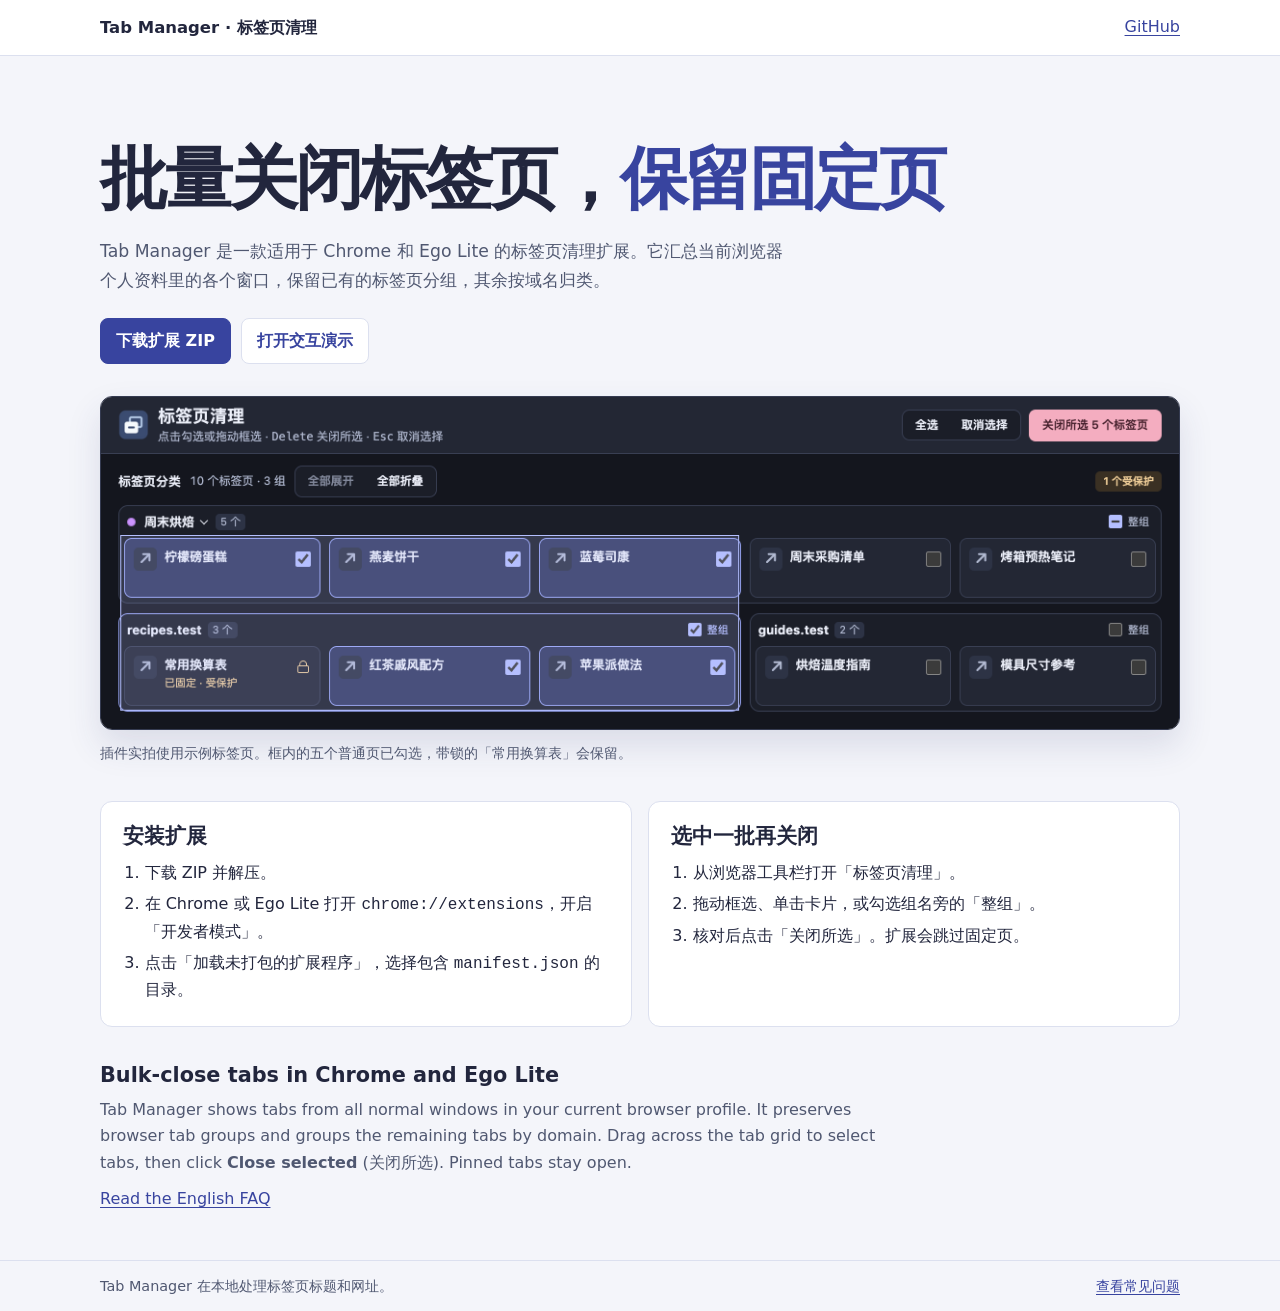
==== docs/index.html @ b898cb6d "Add project homepage and bilingual FAQ" ====
<!doctype html>
<html lang="zh-CN">
<head>
  <meta charset="utf-8">
  <meta name="viewport" content="width=device-width, initial-scale=1">
  <title>Tab Manager · 批量关闭 Chrome 和 Ego Lite 标签页</title>
  <meta name="description" content="在同一个面板整理 Chrome 和 Ego Lite 的跨窗口标签页。按组浏览、拖动框选、批量关闭，并保留固定标签页。">
  <link rel="canonical" href="https://ximendatie.github.io/tab-manager/">
  <meta property="og:title" content="Tab Manager · 标签页清理">
  <meta property="og:description" content="跨窗口分组、拖动框选、批量关闭。已固定的标签页会保留。">
  <meta property="og:image" content="https://ximendatie.github.io/tab-manager/extension-screenshot.png">
  <style>
    :root {
      color-scheme: light;
      font: 16px/1.65 system-ui, sans-serif;
      color: #22263d;
      background: #f4f5fa;
      --muted: #505871;
      --accent: #38449f;
      --line: #dce0ef;
      --surface: #fff;
    }
    * { box-sizing: border-box; }
    body { margin: 0; }
    .wrap { width: min(1080px, calc(100% - 40px)); margin-inline: auto; }
    header { background: var(--surface); border-bottom: 1px solid var(--line); }
    header .wrap, .actions, footer .wrap {
      display: flex;
      flex-wrap: wrap;
      align-items: center;
      gap: 12px 24px;
    }
    header .wrap, footer .wrap { justify-content: space-between; padding-block: 14px; }
    .brand { color: inherit; font-size: 1.03rem; font-weight: 750; text-decoration: none; }
    main { padding-block: clamp(36px, 7vw, 84px) 48px; }
    h1, h2 { margin: 0; line-height: 1.16; }
    h1 { font-size: clamp(2rem, 6vw, 4.25rem); letter-spacing: -.045em; }
    h1 span { color: var(--accent); }
    h2 { font-size: 1.3rem; }
    p { margin: 0; }
    .lede { max-width: 43rem; margin-block: 18px 24px; color: var(--muted); font-size: 1.08rem; }
    a { color: var(--accent); text-underline-offset: .2em; }
    a:focus-visible { outline: 3px solid var(--accent); outline-offset: 4px; }
    .actions a { padding: 9px 15px; border-radius: 8px; font-weight: 650; text-decoration: none; }
    .primary { color: #fff; background: var(--accent); border: 1px solid var(--accent); }
    .secondary { background: var(--surface); border: 1px solid var(--line); }
    .actions { gap: 10px; }
    figure { margin: 32px 0 0; }
    figure img {
      display: block;
      width: 100%;
      height: auto;
      border: 1px solid #353b51;
      border-radius: 12px;
      box-shadow: 0 16px 34px rgb(44 55 110 / 13%);
    }
    figcaption { margin-top: 12px; color: var(--muted); font-size: .875rem; }
    .steps { display: grid; grid-template-columns: repeat(2, minmax(0, 1fr)); gap: 16px; margin-top: 36px; }
    .steps section { padding: 22px; border: 1px solid var(--line); border-radius: 12px; background: var(--surface); }
    ol { margin: 12px 0 0; padding-left: 1.35em; }
    li + li { margin-top: 5px; }
    code { overflow-wrap: anywhere; }
    .english { max-width: 49rem; margin-top: 36px; }
    .english p { margin-block: 10px; color: var(--muted); }
    footer { border-top: 1px solid var(--line); color: var(--muted); font-size: .9rem; }
    @media (max-width: 620px) {
      .wrap { width: calc(100% - 32px); }
      .steps { grid-template-columns: 1fr; }
      .steps section { padding: 18px; }
    }
  </style>
</head>
<body>
  <header>
    <div class="wrap">
      <a class="brand" href="./">Tab Manager · 标签页清理</a>
      <a href="https://github.com/ximendatie/tab-manager">GitHub</a>
    </div>
  </header>
  <main class="wrap">
    <h1>批量关闭标签页，<span>保留固定页</span></h1>
    <p class="lede">Tab Manager 是一款适用于 Chrome 和 Ego Lite 的标签页清理扩展。它汇总当前浏览器个人资料里的各个窗口，保留已有的标签页分组，其余按域名归类。</p>
    <div class="actions">
      <a class="primary" href="https://github.com/ximendatie/tab-manager/releases/latest">下载扩展 ZIP</a>
      <a class="secondary" href="usage.html">打开交互演示</a>
    </div>

    <figure>
      <img src="extension-screenshot.png" width="2240" height="688" alt="标签页清理实拍。选框跨越浏览器分组和域名分组，勾选了五个普通页。框内的常用换算表带锁且未勾选。">
      <figcaption>插件实拍使用示例标签页。框内的五个普通页已勾选，带锁的「常用换算表」会保留。</figcaption>
    </figure>

    <div class="steps">
      <section aria-labelledby="install">
        <h2 id="install">安装扩展</h2>
        <ol>
          <li>下载 ZIP 并解压。</li>
          <li>在 Chrome 或 Ego Lite 打开 <code>chrome://extensions</code>，开启「开发者模式」。</li>
          <li>点击「加载未打包的扩展程序」，选择包含 <code>manifest.json</code> 的目录。</li>
        </ol>
      </section>
      <section aria-labelledby="close-tabs">
        <h2 id="close-tabs">选中一批再关闭</h2>
        <ol>
          <li>从浏览器工具栏打开「标签页清理」。</li>
          <li>拖动框选、单击卡片，或勾选组名旁的「整组」。</li>
          <li>核对后点击「关闭所选」。扩展会跳过固定页。</li>
        </ol>
      </section>
    </div>

    <section class="english" lang="en" aria-labelledby="overview">
      <h2 id="overview">Bulk-close tabs in Chrome and Ego Lite</h2>
      <p>Tab Manager shows tabs from all normal windows in your current browser profile. It preserves browser tab groups and groups the remaining tabs by domain. Drag across the tab grid to select tabs, then click <strong>Close selected</strong> (关闭所选). Pinned tabs stay open.</p>
      <a href="https://github.com/ximendatie/tab-manager#faq-in-english">Read the English FAQ</a>
    </section>
  </main>
  <footer>
    <div class="wrap">
      <p>Tab Manager 在本地处理标签页标题和网址。</p>
      <a href="https://github.com/ximendatie/tab-manager#常见问题">查看常见问题</a>
    </div>
  </footer>
</body>
</html>
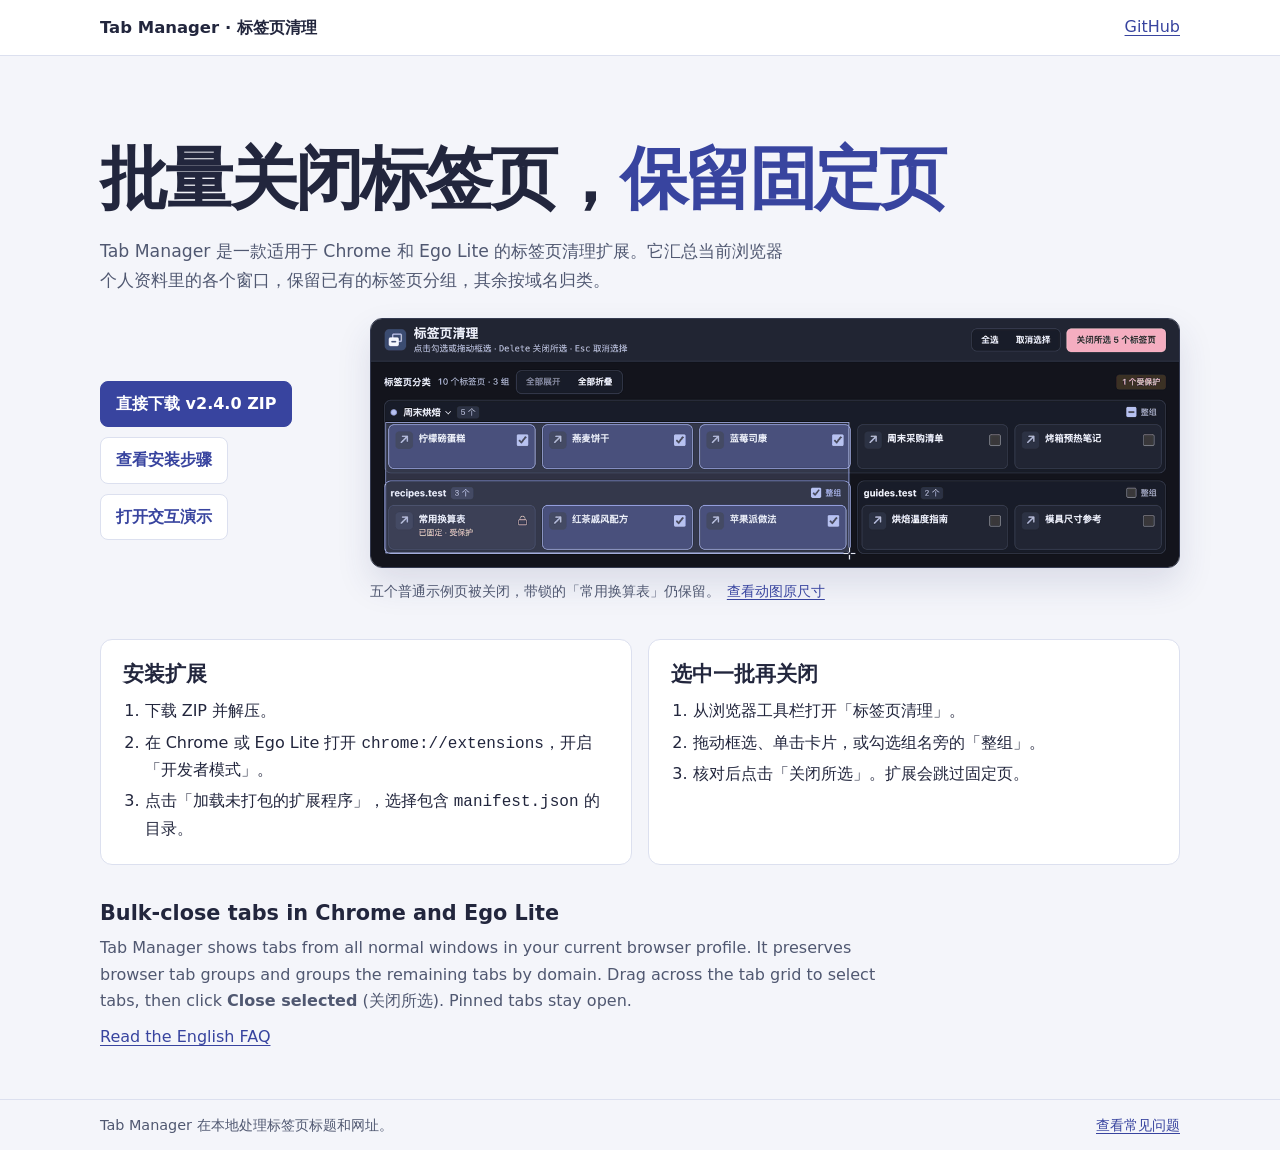
==== commit 137f38bd: "Pair the homepage ZIP download with the recorded demo" ====
--- a/docs/index.html
+++ b/docs/index.html
@@ -35,7 +35,7 @@
     main { padding-block: clamp(36px, 7vw, 84px) 48px; }
     h1, h2 { margin: 0; line-height: 1.16; }
     h1 { font-size: clamp(2rem, 6vw, 4.25rem); letter-spacing: -.045em; }
-    h1 span { color: var(--accent); }
+    h1 span { display: inline-block; color: var(--accent); }
     h2 { font-size: 1.3rem; }
     p { margin: 0; }
     .lede { max-width: 43rem; margin-block: 18px 24px; color: var(--muted); font-size: 1.08rem; }
@@ -44,8 +44,14 @@
     .actions a { padding: 9px 15px; border-radius: 8px; font-weight: 650; text-decoration: none; }
     .primary { color: #fff; background: var(--accent); border: 1px solid var(--accent); }
     .secondary { background: var(--surface); border: 1px solid var(--line); }
-    .actions { gap: 10px; }
-    figure { margin: 32px 0 0; }
+    .download-demo {
+      display: grid;
+      grid-template-columns: minmax(13.5rem, 1fr) minmax(0, 3.35fr);
+      align-items: center;
+      gap: 18px 28px;
+    }
+    .actions { flex-direction: column; align-items: flex-start; gap: 10px; }
+    figure { margin: 0; }
     figure img {
       display: block;
       width: 100%;
@@ -55,6 +61,7 @@
       box-shadow: 0 16px 34px rgb(44 55 110 / 13%);
     }
     figcaption { margin-top: 12px; color: var(--muted); font-size: .875rem; }
+    figcaption a { margin-inline-start: .5em; white-space: nowrap; }
     .steps { display: grid; grid-template-columns: repeat(2, minmax(0, 1fr)); gap: 16px; margin-top: 36px; }
     .steps section { padding: 22px; border: 1px solid var(--line); border-radius: 12px; background: var(--surface); }
     ol { margin: 12px 0 0; padding-left: 1.35em; }
@@ -63,6 +70,10 @@
     .english { max-width: 49rem; margin-top: 36px; }
     .english p { margin-block: 10px; color: var(--muted); }
     footer { border-top: 1px solid var(--line); color: var(--muted); font-size: .9rem; }
+    @media (max-width: 760px) {
+      .download-demo { grid-template-columns: minmax(0, 1fr); }
+      .actions { flex-direction: row; align-items: center; }
+    }
     @media (max-width: 620px) {
       .wrap { width: calc(100% - 32px); }
       .steps { grid-template-columns: 1fr; }
@@ -80,15 +91,20 @@
   <main class="wrap">
     <h1>批量关闭标签页，<span>保留固定页</span></h1>
     <p class="lede">Tab Manager 是一款适用于 Chrome 和 Ego Lite 的标签页清理扩展。它汇总当前浏览器个人资料里的各个窗口，保留已有的标签页分组，其余按域名归类。</p>
-    <div class="actions">
-      <a class="primary" href="https://github.com/ximendatie/tab-manager/releases/latest">下载扩展 ZIP</a>
-      <a class="secondary" href="usage.html">打开交互演示</a>
+    <div class="download-demo">
+      <div class="actions">
+        <a class="primary" href="https://github.com/ximendatie/tab-manager/releases/download/v2.4.0/tab-manager-v2.4.0.zip">直接下载 v2.4.0 ZIP</a>
+        <a class="secondary" href="#install">查看安装步骤</a>
+        <a class="secondary" href="usage.html">打开交互演示</a>
+      </div>
+      <figure>
+        <picture>
+          <source media="(prefers-reduced-motion: reduce)" srcset="extension-screenshot.png">
+          <img src="extension-demo.gif" width="1320" height="405" alt="插件实拍。拖动鼠标跨组框选，点击「关闭所选」后，已固定的「常用换算表」仍可见。">
+        </picture>
+        <figcaption>五个普通示例页被关闭，带锁的「常用换算表」仍保留。<a href="extension-demo.gif">查看动图原尺寸</a></figcaption>
+      </figure>
     </div>
-
-    <figure>
-      <img src="extension-screenshot.png" width="2240" height="688" alt="标签页清理实拍。选框跨越浏览器分组和域名分组，勾选了五个普通页。框内的常用换算表带锁且未勾选。">
-      <figcaption>插件实拍使用示例标签页。框内的五个普通页已勾选，带锁的「常用换算表」会保留。</figcaption>
-    </figure>
 
     <div class="steps">
       <section aria-labelledby="install">
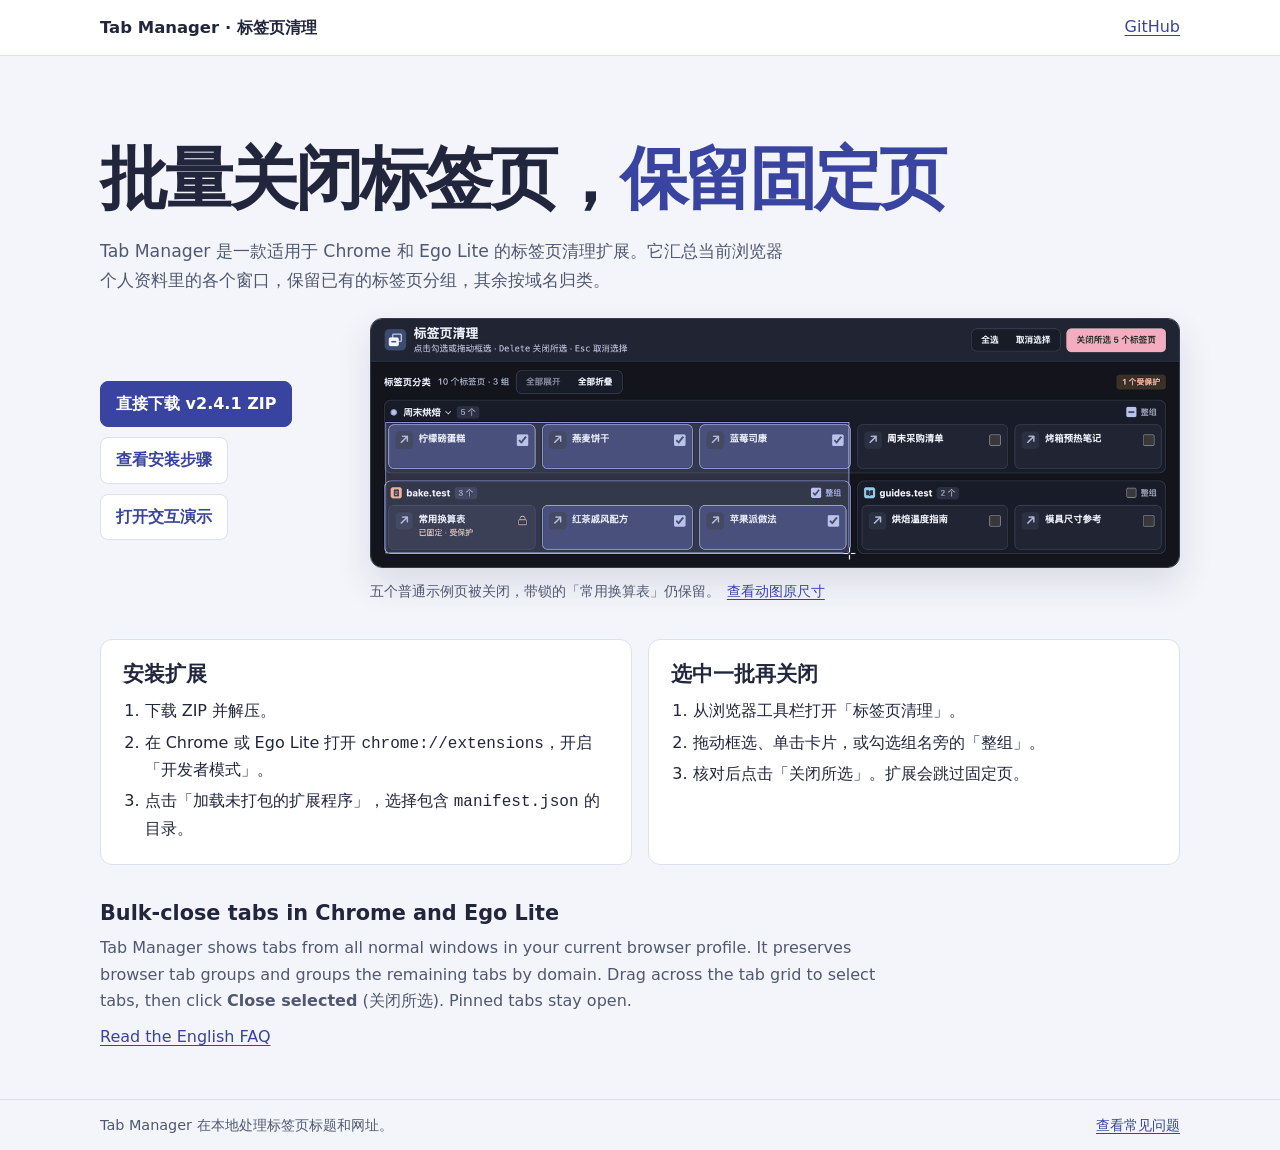
==== commit 0ec0a4ab: "Prepare Tab Manager 2.4.1 release" ====
--- a/docs/index.html
+++ b/docs/index.html
@@ -93,7 +93,7 @@
     <p class="lede">Tab Manager 是一款适用于 Chrome 和 Ego Lite 的标签页清理扩展。它汇总当前浏览器个人资料里的各个窗口，保留已有的标签页分组，其余按域名归类。</p>
     <div class="download-demo">
       <div class="actions">
-        <a class="primary" href="https://github.com/ximendatie/tab-manager/releases/download/v2.4.0/tab-manager-v2.4.0.zip">直接下载 v2.4.0 ZIP</a>
+        <a class="primary" href="https://github.com/ximendatie/tab-manager/releases/download/v2.4.1/tab-manager-v2.4.1.zip">直接下载 v2.4.1 ZIP</a>
         <a class="secondary" href="#install">查看安装步骤</a>
         <a class="secondary" href="usage.html">打开交互演示</a>
       </div>
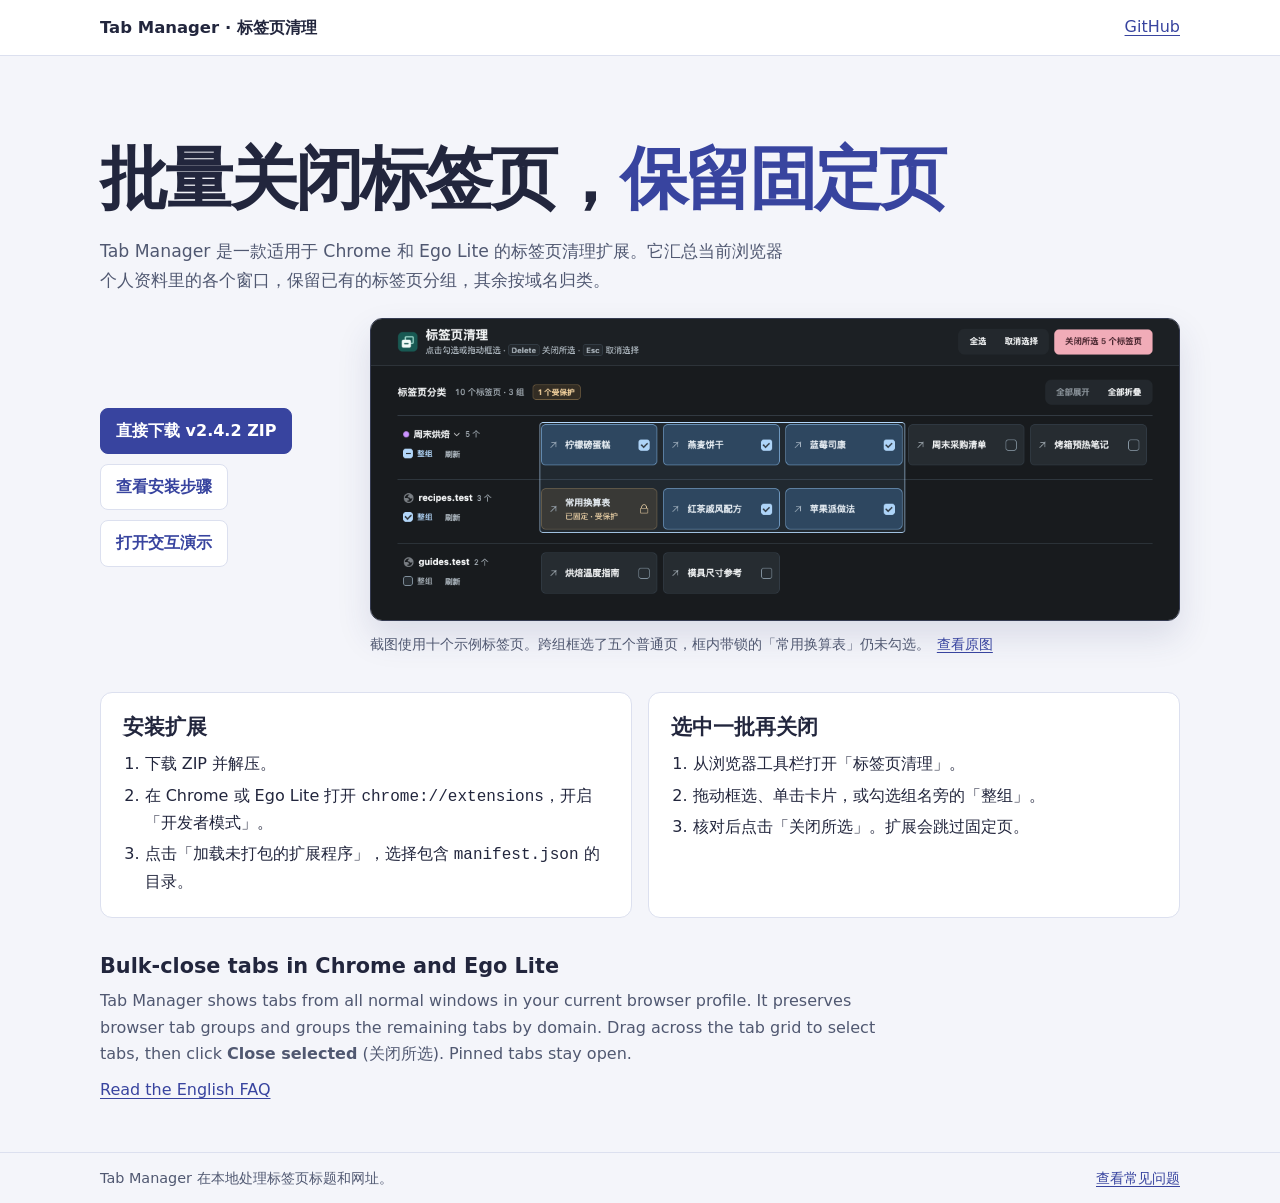
==== commit 5d8d37e1: "Show the A layout and v2.4.2 download on the homepage" ====
--- a/docs/index.html
+++ b/docs/index.html
@@ -93,16 +93,13 @@
     <p class="lede">Tab Manager 是一款适用于 Chrome 和 Ego Lite 的标签页清理扩展。它汇总当前浏览器个人资料里的各个窗口，保留已有的标签页分组，其余按域名归类。</p>
     <div class="download-demo">
       <div class="actions">
-        <a class="primary" href="https://github.com/ximendatie/tab-manager/releases/download/v2.4.1/tab-manager-v2.4.1.zip">直接下载 v2.4.1 ZIP</a>
+        <a class="primary" href="https://github.com/ximendatie/tab-manager/releases/download/v2.4.2/tab-manager-v2.4.2.zip">直接下载 v2.4.2 ZIP</a>
         <a class="secondary" href="#install">查看安装步骤</a>
         <a class="secondary" href="usage.html">打开交互演示</a>
       </div>
       <figure>
-        <picture>
-          <source media="(prefers-reduced-motion: reduce)" srcset="extension-screenshot.png">
-          <img src="extension-demo.gif" width="1320" height="405" alt="插件实拍。拖动鼠标跨组框选，点击「关闭所选」后，已固定的「常用换算表」仍可见。">
-        </picture>
-        <figcaption>五个普通示例页被关闭，带锁的「常用换算表」仍保留。<a href="extension-demo.gif">查看动图原尺寸</a></figcaption>
+        <img src="extension-screenshot.png" width="2320" height="864" alt="A 版插件实拍。组名和操作在左，标签卡片在右。选框内勾选了五个普通页，已固定的「常用换算表」带锁且未勾选。">
+        <figcaption>截图使用十个示例标签页。跨组框选了五个普通页，框内带锁的「常用换算表」仍未勾选。<a href="extension-screenshot.png">查看原图</a></figcaption>
       </figure>
     </div>
 
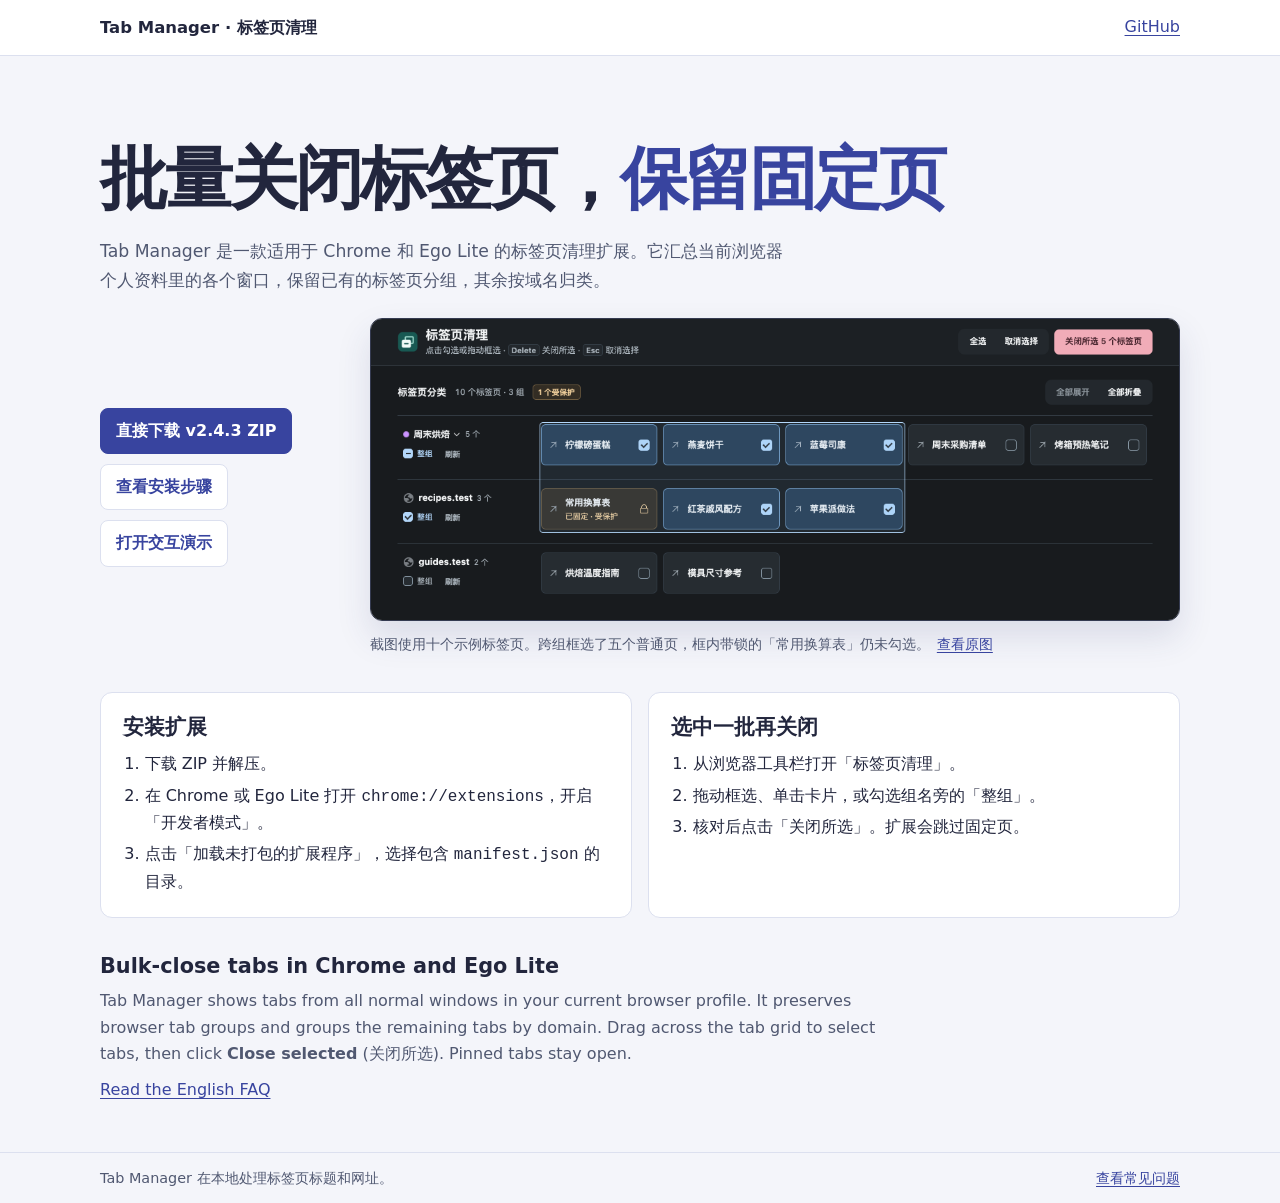
==== commit fd353d70: "Release Tab Manager 2.4.3 with local domain group renaming" ====
--- a/docs/index.html
+++ b/docs/index.html
@@ -93,7 +93,7 @@
     <p class="lede">Tab Manager 是一款适用于 Chrome 和 Ego Lite 的标签页清理扩展。它汇总当前浏览器个人资料里的各个窗口，保留已有的标签页分组，其余按域名归类。</p>
     <div class="download-demo">
       <div class="actions">
-        <a class="primary" href="https://github.com/ximendatie/tab-manager/releases/download/v2.4.2/tab-manager-v2.4.2.zip">直接下载 v2.4.2 ZIP</a>
+        <a class="primary" href="https://github.com/ximendatie/tab-manager/releases/download/v2.4.3/tab-manager-v2.4.3.zip">直接下载 v2.4.3 ZIP</a>
         <a class="secondary" href="#install">查看安装步骤</a>
         <a class="secondary" href="usage.html">打开交互演示</a>
       </div>
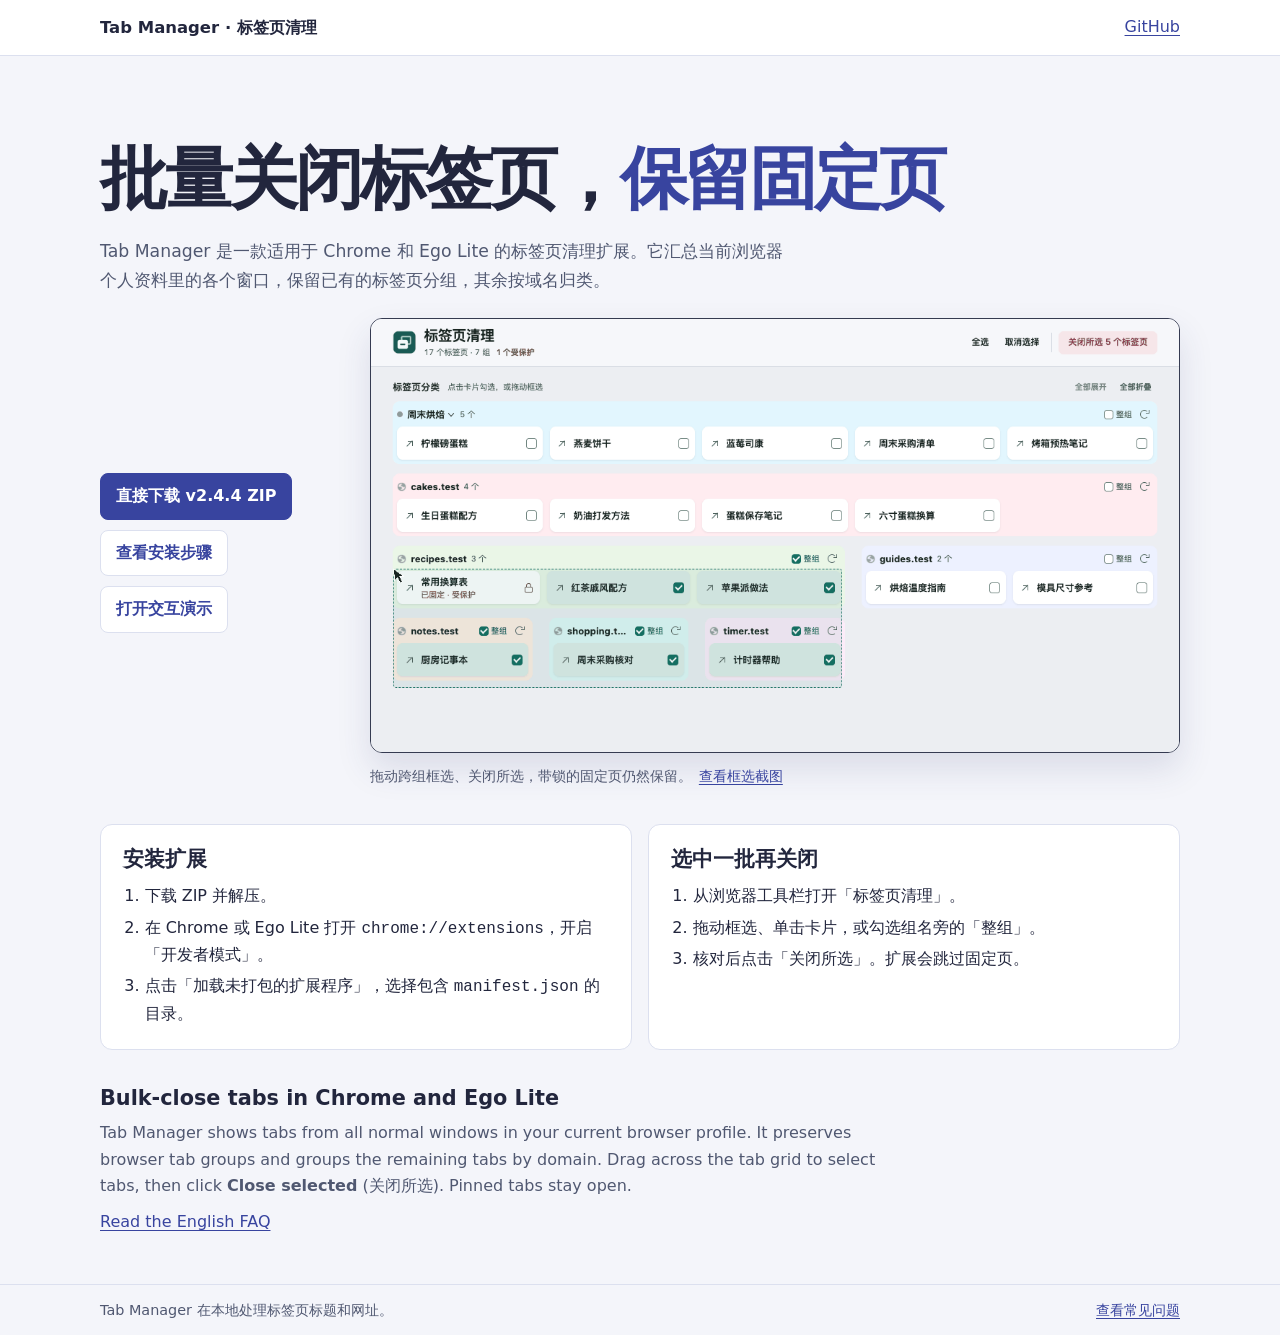
==== commit f30ca0b2: "Release Tab Manager 2.4.4 with light group styling" ====
--- a/docs/index.html
+++ b/docs/index.html
@@ -93,13 +93,13 @@
     <p class="lede">Tab Manager 是一款适用于 Chrome 和 Ego Lite 的标签页清理扩展。它汇总当前浏览器个人资料里的各个窗口，保留已有的标签页分组，其余按域名归类。</p>
     <div class="download-demo">
       <div class="actions">
-        <a class="primary" href="https://github.com/ximendatie/tab-manager/releases/download/v2.4.3/tab-manager-v2.4.3.zip">直接下载 v2.4.3 ZIP</a>
+        <a class="primary" href="https://github.com/ximendatie/tab-manager/releases/download/v2.4.4/tab-manager-v2.4.4.zip">直接下载 v2.4.4 ZIP</a>
         <a class="secondary" href="#install">查看安装步骤</a>
         <a class="secondary" href="usage.html">打开交互演示</a>
       </div>
       <figure>
-        <img src="extension-screenshot.png" width="2320" height="864" alt="A 版插件实拍。组名和操作在左，标签卡片在右。选框内勾选了五个普通页，已固定的「常用换算表」带锁且未勾选。">
-        <figcaption>截图使用十个示例标签页。跨组框选了五个普通页，框内带锁的「常用换算表」仍未勾选。<a href="extension-screenshot.png">查看原图</a></figcaption>
+        <img src="extension-demo.gif" width="1120" height="600" alt="标签页清理实拍。跨组框选示例标签页，点击关闭所选，固定的常用换算表仍然保留。">
+        <figcaption>拖动跨组框选、关闭所选，带锁的固定页仍然保留。<a href="extension-screenshot.png">查看框选截图</a></figcaption>
       </figure>
     </div>
 
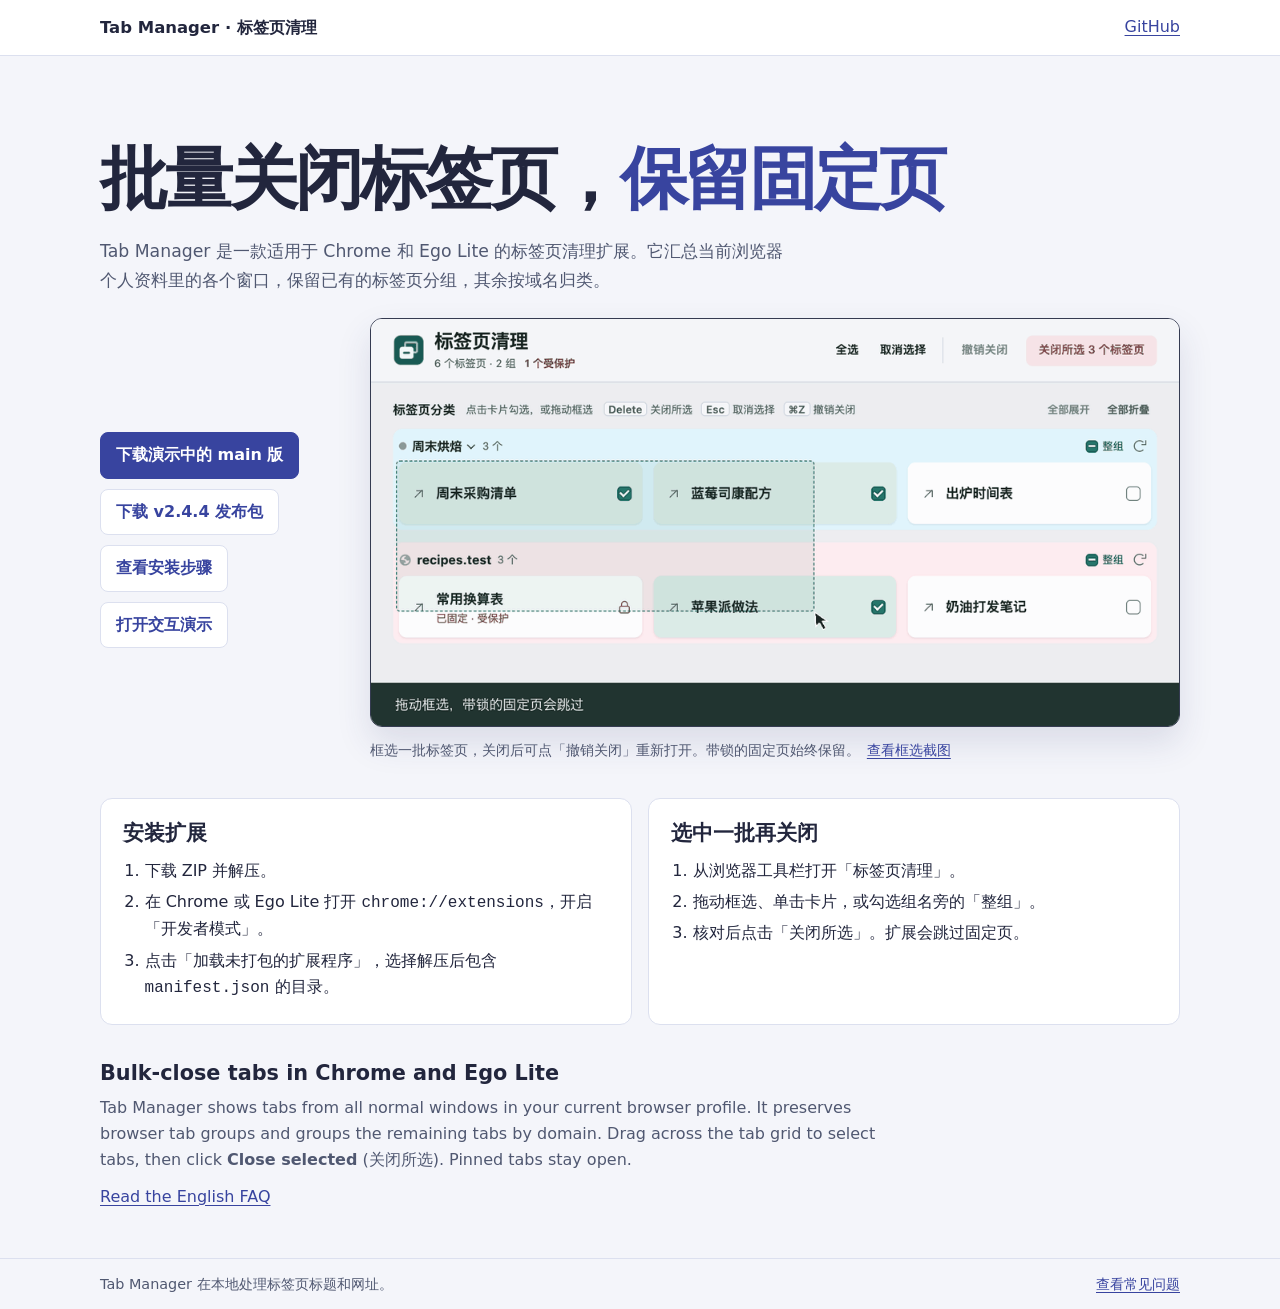
==== commit 3ea0f9cc: "Add batch undo, improve title readability and refresh the usage guide" ====
--- a/docs/index.html
+++ b/docs/index.html
@@ -93,13 +93,14 @@
     <p class="lede">Tab Manager 是一款适用于 Chrome 和 Ego Lite 的标签页清理扩展。它汇总当前浏览器个人资料里的各个窗口，保留已有的标签页分组，其余按域名归类。</p>
     <div class="download-demo">
       <div class="actions">
-        <a class="primary" href="https://github.com/ximendatie/tab-manager/releases/download/v2.4.4/tab-manager-v2.4.4.zip">直接下载 v2.4.4 ZIP</a>
+        <a class="primary" href="https://github.com/ximendatie/tab-manager/archive/refs/heads/main.zip">下载演示中的 main 版</a>
+        <a class="secondary" href="https://github.com/ximendatie/tab-manager/releases/download/v2.4.4/tab-manager-v2.4.4.zip">下载 v2.4.4 发布包</a>
         <a class="secondary" href="#install">查看安装步骤</a>
         <a class="secondary" href="usage.html">打开交互演示</a>
       </div>
       <figure>
-        <img src="extension-demo.gif" width="1120" height="600" alt="标签页清理实拍。跨组框选示例标签页，点击关闭所选，固定的常用换算表仍然保留。">
-        <figcaption>拖动跨组框选、关闭所选，带锁的固定页仍然保留。<a href="extension-screenshot.png">查看框选截图</a></figcaption>
+        <img src="extension-demo.gif" width="1008" height="508" alt="标签页清理实拍。框选示例卡片，点击关闭所选，再撤销关闭。带锁的固定页始终保留。">
+        <figcaption>框选一批标签页，关闭后可点「撤销关闭」重新打开。带锁的固定页始终保留。<a href="extension-screenshot.png">查看框选截图</a></figcaption>
       </figure>
     </div>
 
@@ -109,7 +110,7 @@
         <ol>
           <li>下载 ZIP 并解压。</li>
           <li>在 Chrome 或 Ego Lite 打开 <code>chrome://extensions</code>，开启「开发者模式」。</li>
-          <li>点击「加载未打包的扩展程序」，选择包含 <code>manifest.json</code> 的目录。</li>
+          <li>点击「加载未打包的扩展程序」，选择解压后包含 <code>manifest.json</code> 的目录。</li>
         </ol>
       </section>
       <section aria-labelledby="close-tabs">
